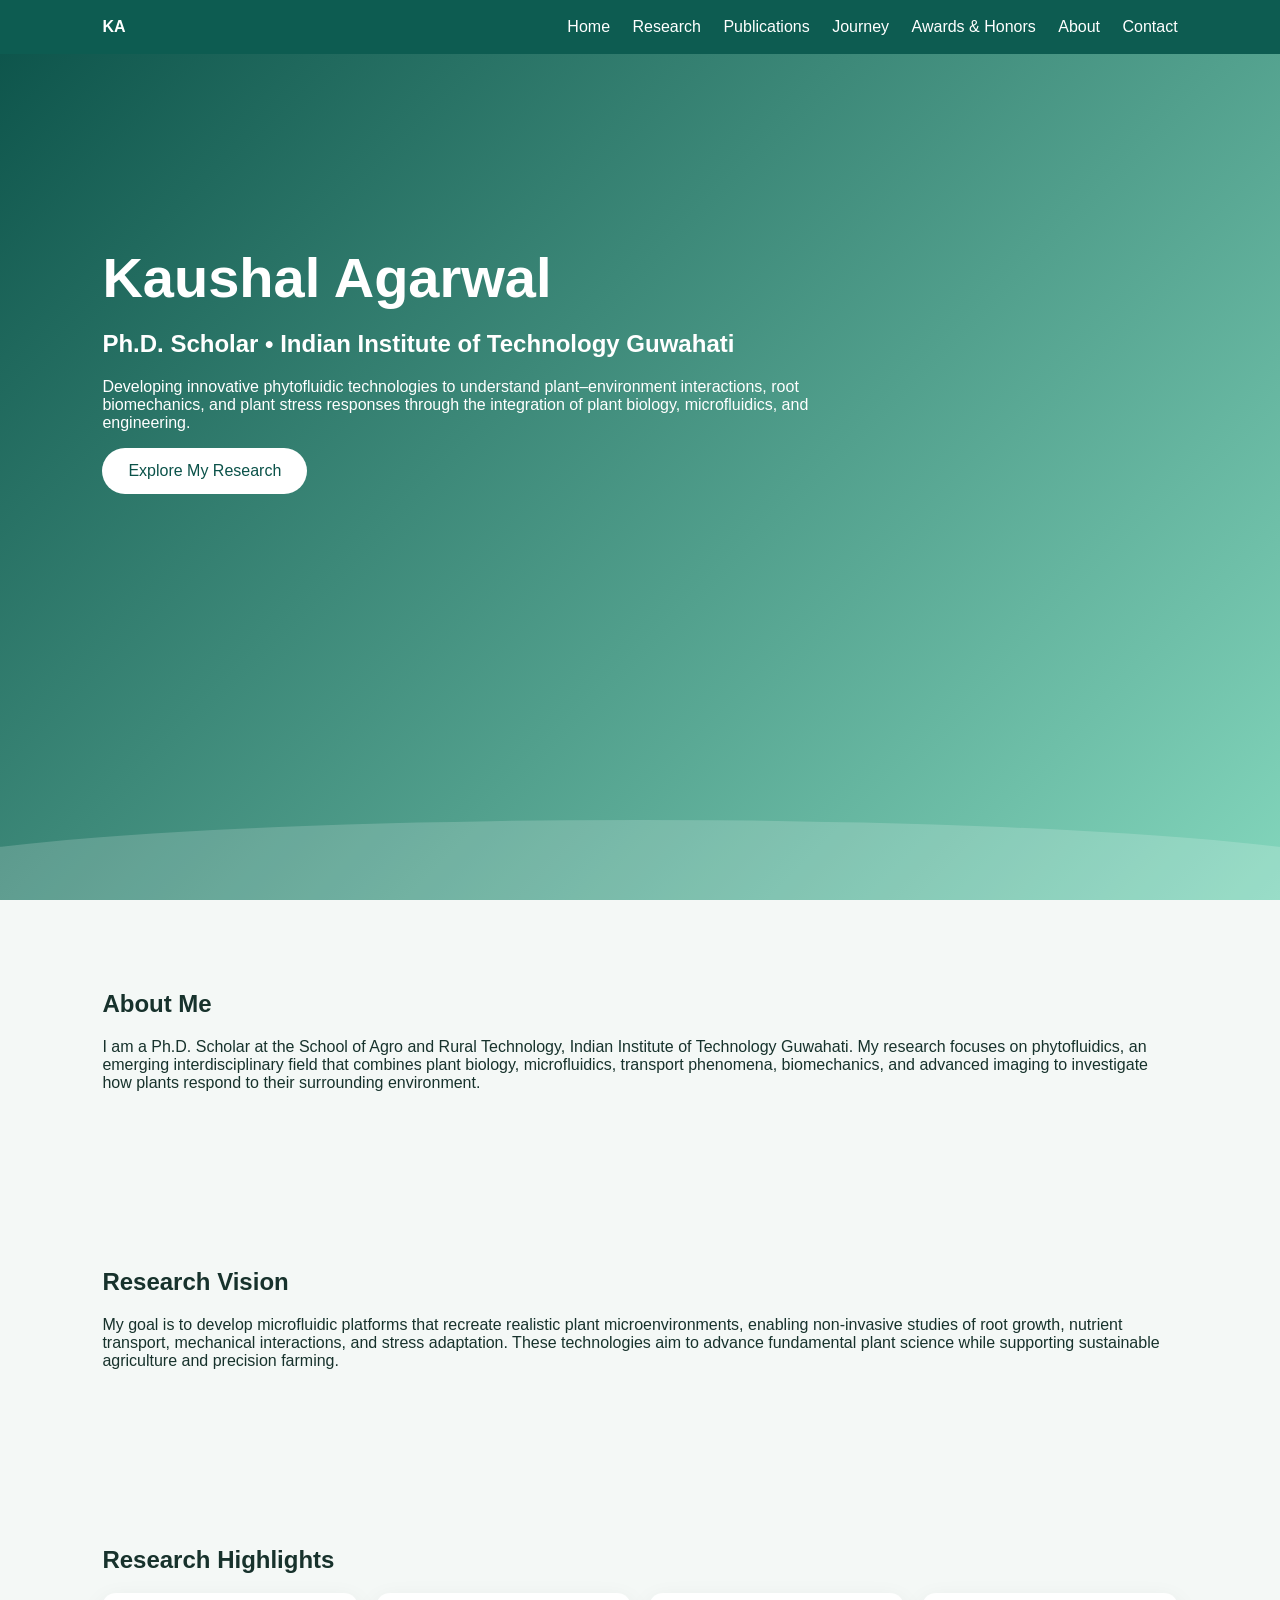
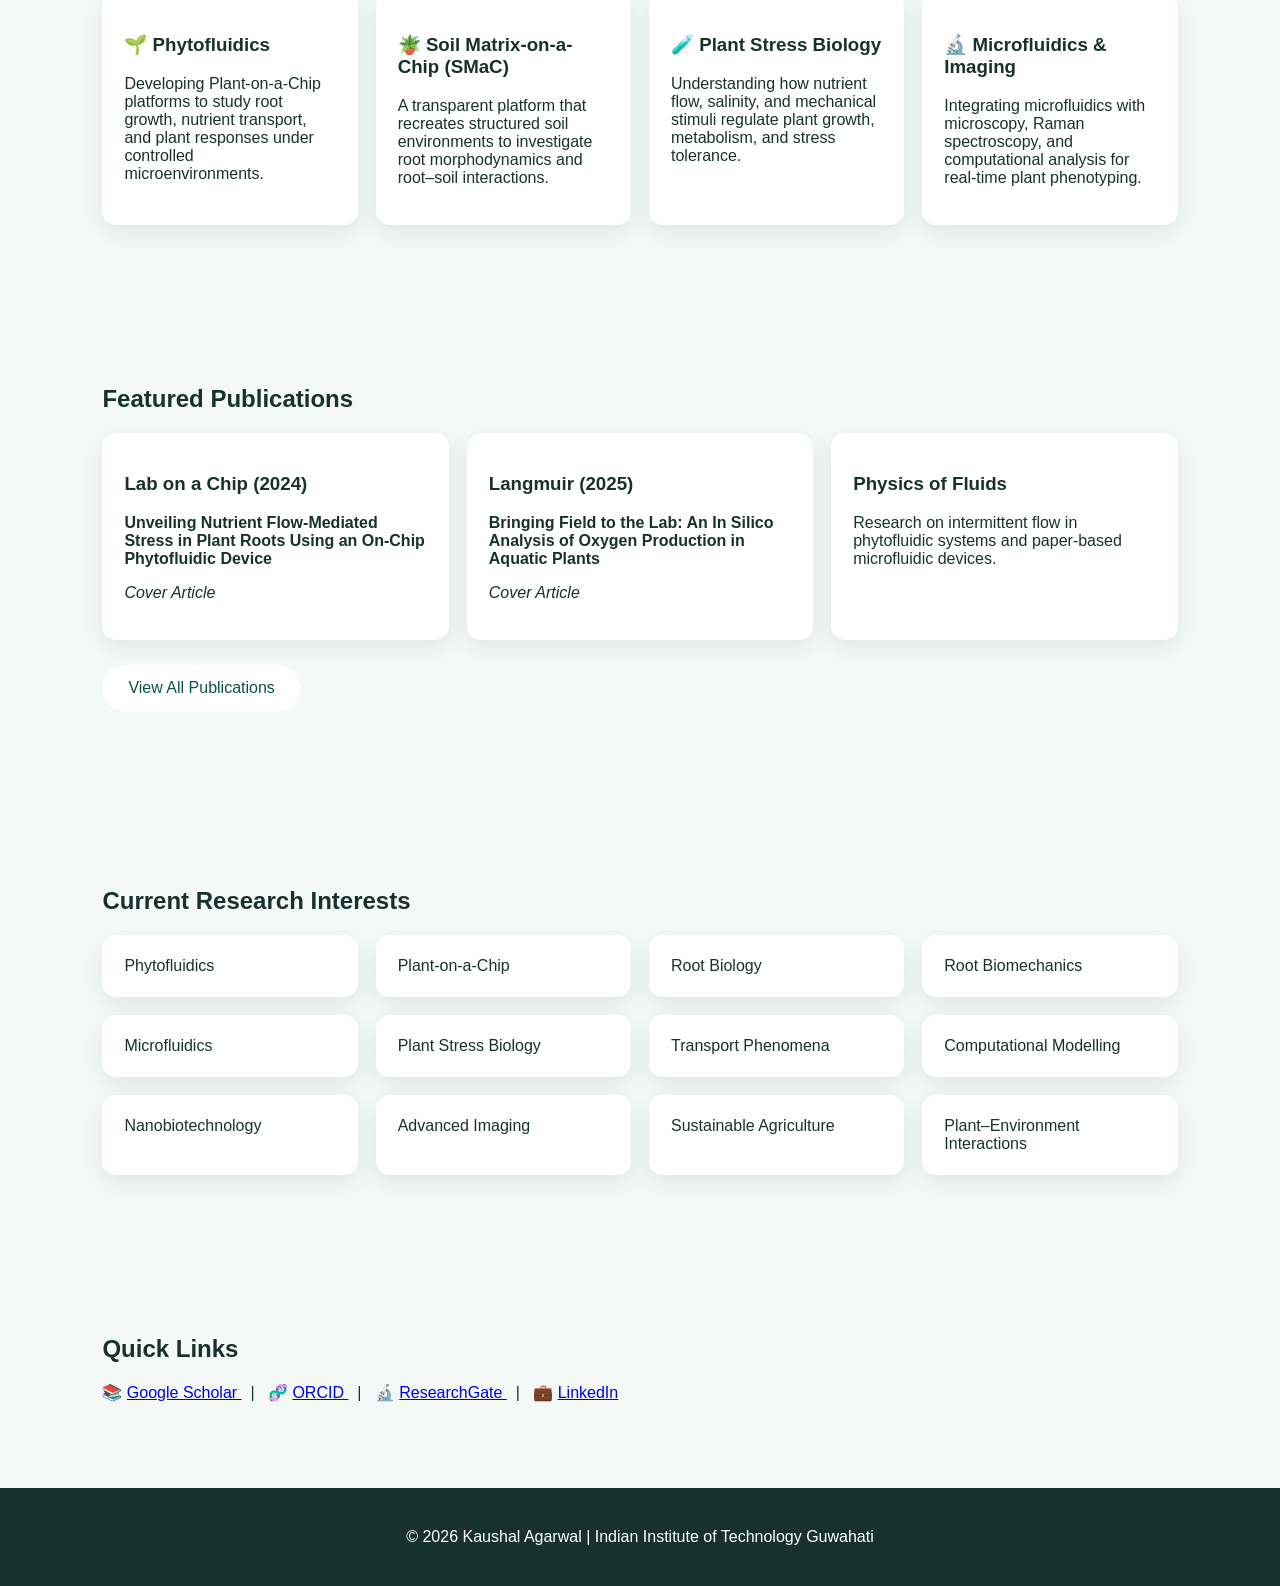
==== index.html @ 1487c05f "Add files via upload" ====
<!doctype html>
<html lang="en">

<head>
<meta charset="UTF-8">
<meta name="viewport" content="width=device-width, initial-scale=1.0">
<title>Kaushal Agarwal | Ph.D. Scholar | IIT Guwahati</title>

<link rel="stylesheet" href="style.css">

</head>

<body>

<header class="hero">

<nav>
<b>KA</b>

<div>
<a href="index.html">Home</a>
<a href="research.html">Research</a>
<a href="publications.html">Publications</a>
<a href="journey.html">Journey</a>
<a href="awards.html">Awards & Honors</a>
<a href="about.html">About</a>
<a href="contact.html">Contact</a>
</div>

</nav>
<div class="heroBox">

<h1>Kaushal Agarwal</h1>

<h2>Ph.D. Scholar • Indian Institute of Technology Guwahati</h2>

<p>
Developing innovative phytofluidic technologies to understand plant–environment interactions, root biomechanics, and plant stress responses through the integration of plant biology, microfluidics, and engineering.
</p>

<a class="btn" href="research.html">Explore My Research</a>

</div>

<div class="wave"></div>

</header>

<section>

<h2>About Me</h2>

<p>
I am a Ph.D. Scholar at the School of Agro and Rural Technology, Indian Institute of Technology Guwahati. My research focuses on phytofluidics, an emerging interdisciplinary field that combines plant biology, microfluidics, transport phenomena, biomechanics, and advanced imaging to investigate how plants respond to their surrounding environment.
</p>

</section>

<section>

<h2>Research Vision</h2>

<p>
My goal is to develop microfluidic platforms that recreate realistic plant microenvironments, enabling non-invasive studies of root growth, nutrient transport, mechanical interactions, and stress adaptation. These technologies aim to advance fundamental plant science while supporting sustainable agriculture and precision farming.
</p>

</section>

<section>

<h2>Research Highlights</h2>

<div class="grid">

<div class="card">
<h3>🌱 Phytofluidics</h3>
<p>
Developing Plant-on-a-Chip platforms to study root growth, nutrient transport, and plant responses under controlled microenvironments.
</p>
</div>

<div class="card">
<h3>🪴 Soil Matrix-on-a-Chip (SMaC)</h3>
<p>
A transparent platform that recreates structured soil environments to investigate root morphodynamics and root–soil interactions.
</p>
</div>

<div class="card">
<h3>🧪 Plant Stress Biology</h3>
<p>
Understanding how nutrient flow, salinity, and mechanical stimuli regulate plant growth, metabolism, and stress tolerance.
</p>
</div>

<div class="card">
<h3>🔬 Microfluidics & Imaging</h3>
<p>
Integrating microfluidics with microscopy, Raman spectroscopy, and computational analysis for real-time plant phenotyping.
</p>
</div>

</div>

</section>

<section>

<h2>Featured Publications</h2>

<div class="grid">

<div class="card">

<h3>Lab on a Chip (2024)</h3>

<p>
<b>Unveiling Nutrient Flow-Mediated Stress in Plant Roots Using an On-Chip Phytofluidic Device</b>
</p>

<p><em>Cover Article</em></p>

</div>

<div class="card">

<h3>Langmuir (2025)</h3>

<p>
<b>Bringing Field to the Lab: An In Silico Analysis of Oxygen Production in Aquatic Plants</b>
</p>

<p><em>Cover Article</em></p>

</div>

<div class="card">

<h3>Physics of Fluids</h3>

<p>
Research on intermittent flow in phytofluidic systems and paper-based microfluidic devices.
</p>

</div>

</div>

<p style="margin-top:25px;">
<a class="btn" href="publications.html">View All Publications</a>
</p>

</section>

<section>

<h2>Current Research Interests</h2>

<div class="grid">

<div class="card">Phytofluidics</div>

<div class="card">Plant-on-a-Chip</div>

<div class="card">Root Biology</div>

<div class="card">Root Biomechanics</div>

<div class="card">Microfluidics</div>

<div class="card">Plant Stress Biology</div>

<div class="card">Transport Phenomena</div>

<div class="card">Computational Modelling</div>

<div class="card">Nanobiotechnology</div>

<div class="card">Advanced Imaging</div>

<div class="card">Sustainable Agriculture</div>

<div class="card">Plant–Environment Interactions</div>

</div>

</section>

<section>

<h2>Quick Links</h2>

<p>

📚
<a href="https://scholar.google.com/citations?user=Ic-ia4gAAAAJ&hl=en" target="_blank">
Google Scholar
</a>

&nbsp; | &nbsp;

🧬
<a href="https://orcid.org/0009-0007-3152-5941" target="_blank">
ORCID
</a>

&nbsp; | &nbsp;

🔬
<a href="https://www.researchgate.net/profile/Kaushal-Agarwal-4" target="_blank">
ResearchGate
</a>

&nbsp; | &nbsp;

💼
<a href="https://www.linkedin.com/in/kaushal-agarwal-tnb/" target="_blank">
LinkedIn
</a>

</p>

</section>

<footer>

<p>
© 2026 Kaushal Agarwal | Indian Institute of Technology Guwahati
</p>

</footer>

<script src="script.js"></script>

</body>
</html>
---- style.css ----
body{margin:0;font-family:Inter,Arial,sans-serif;background:#f4f8f6;color:#17322c}
nav{display:flex;justify-content:space-between;padding:18px 8%;background:#0d5c51;color:#fff;position:sticky;top:0}
nav a{color:#fff;text-decoration:none;margin-left:18px}
.hero{min-height:100vh;background:linear-gradient(135deg,#0b5249,#83d6bc);color:#fff;position:relative;overflow:hidden}
.heroBox{padding:12% 8%;max-width:760px}
h1{font-size:56px;margin-bottom:10px}
.btn{display:inline-block;background:#fff;color:#0b5249;padding:14px 26px;border-radius:40px;text-decoration:none}
.wave{position:absolute;bottom:-40px;left:-10%;width:120%;height:120px;background:rgba(255,255,255,.18);border-radius:50%;animation:float 7s ease-in-out infinite}
section{padding:70px 8%}
.grid{display:grid;grid-template-columns:repeat(auto-fit,minmax(230px,1fr));gap:18px}
.card{background:#fff;padding:22px;border-radius:14px;box-shadow:0 8px 24px rgba(0,0,0,.08);transition:.25s}
.card:hover{transform:translateY(-5px)}
.timeline{border-left:4px solid #0b5249;padding-left:18px}
footer{text-align:center;padding:24px;background:#17322c;color:#fff}
@keyframes float{50%{transform:translateY(-20px)}}
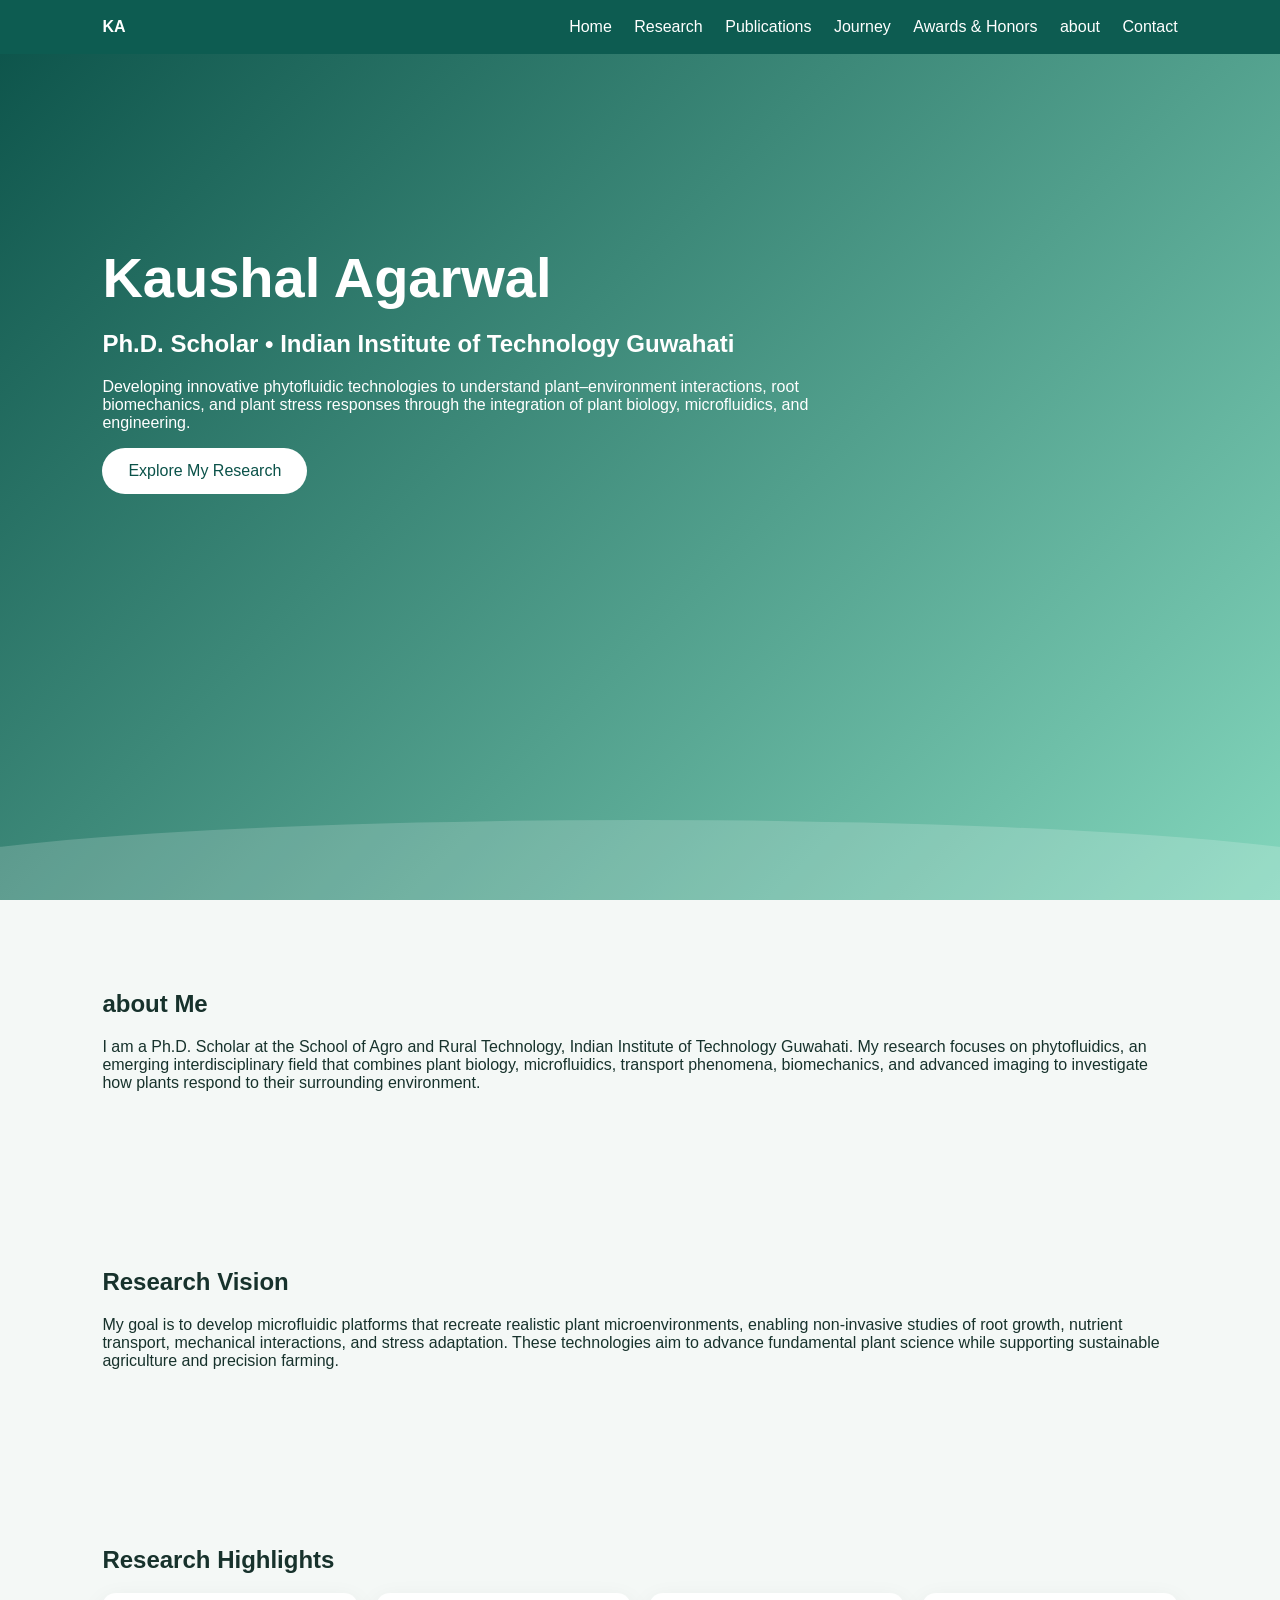
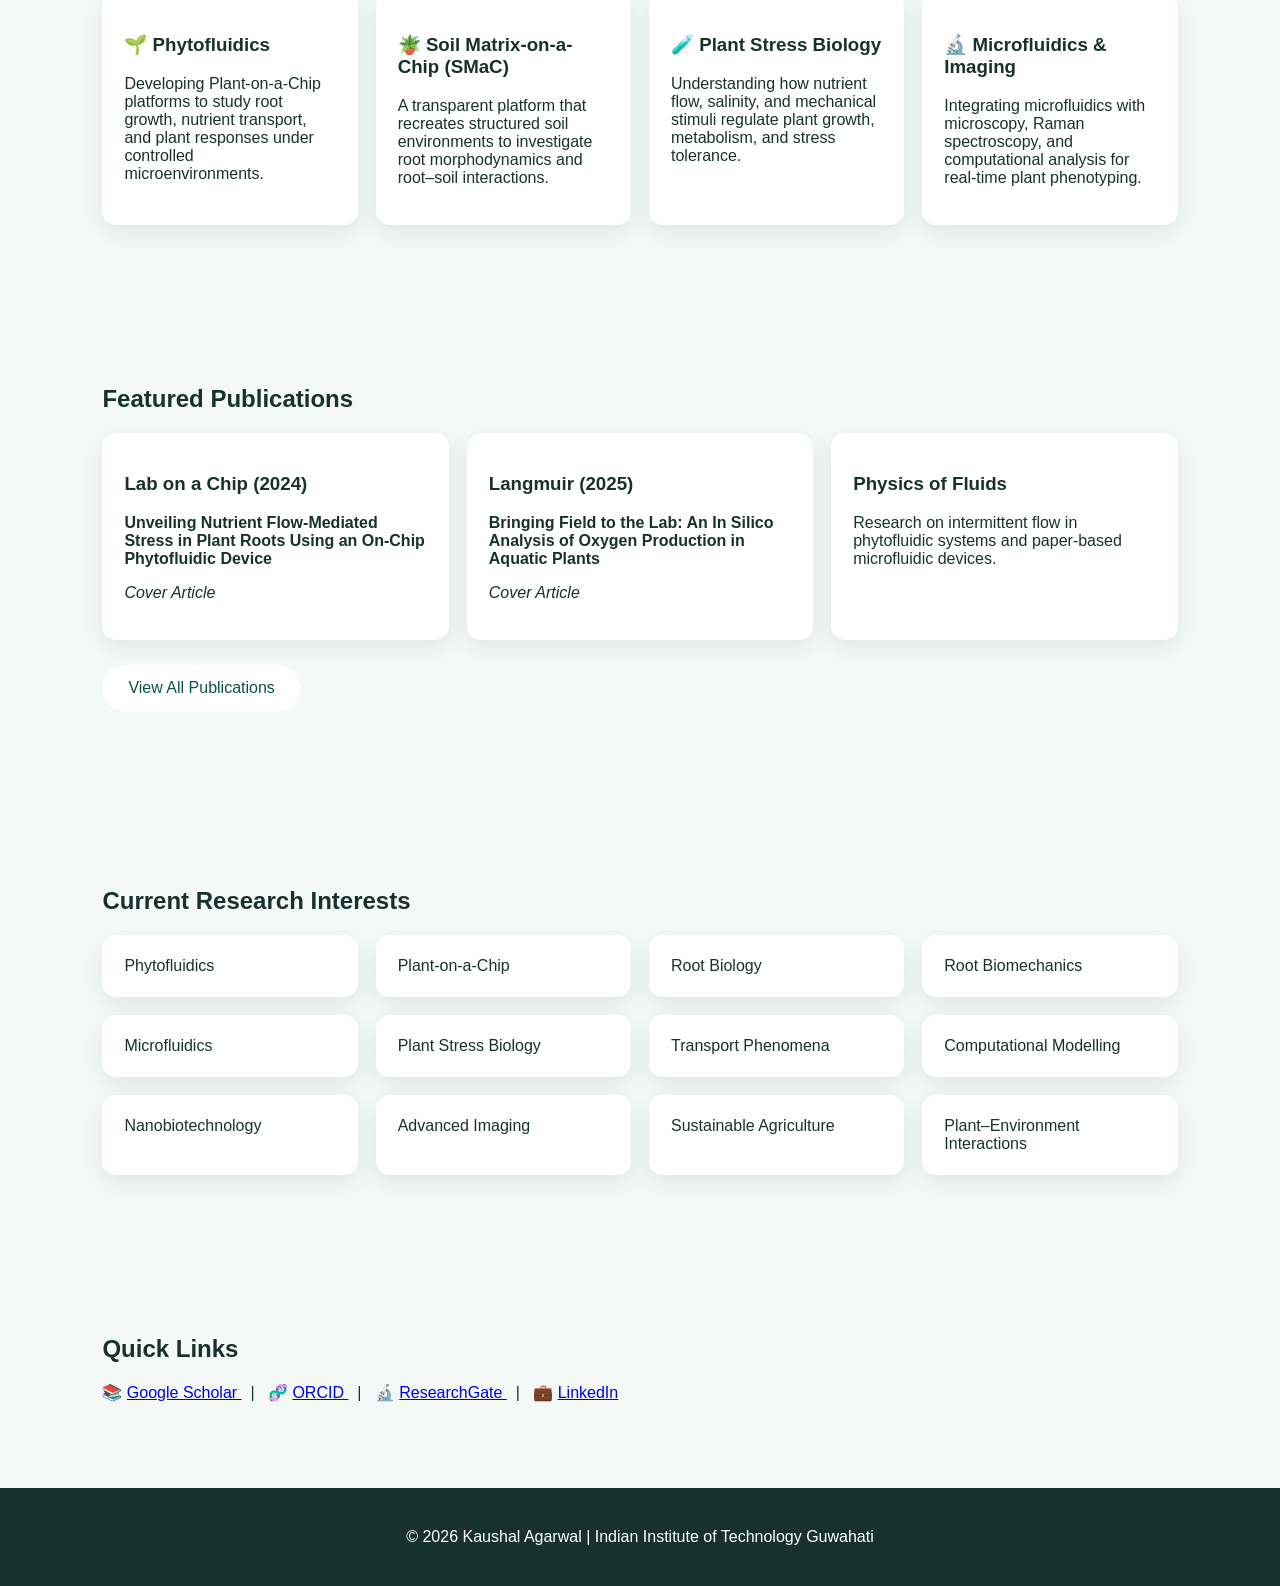
==== commit 917423eb: "Update index.html" ====
--- a/index.html
+++ b/index.html
@@ -23,7 +23,7 @@
 <a href="publications.html">Publications</a>
 <a href="journey.html">Journey</a>
 <a href="awards.html">Awards & Honors</a>
-<a href="about.html">About</a>
+<a href="about.html">about</a>
 <a href="contact.html">Contact</a>
 </div>
 
@@ -48,7 +48,7 @@
 
 <section>
 
-<h2>About Me</h2>
+<h2>about Me</h2>
 
 <p>
 I am a Ph.D. Scholar at the School of Agro and Rural Technology, Indian Institute of Technology Guwahati. My research focuses on phytofluidics, an emerging interdisciplinary field that combines plant biology, microfluidics, transport phenomena, biomechanics, and advanced imaging to investigate how plants respond to their surrounding environment.
@@ -233,4 +233,4 @@
 <script src="script.js"></script>
 
 </body>
-</html>+</html>
